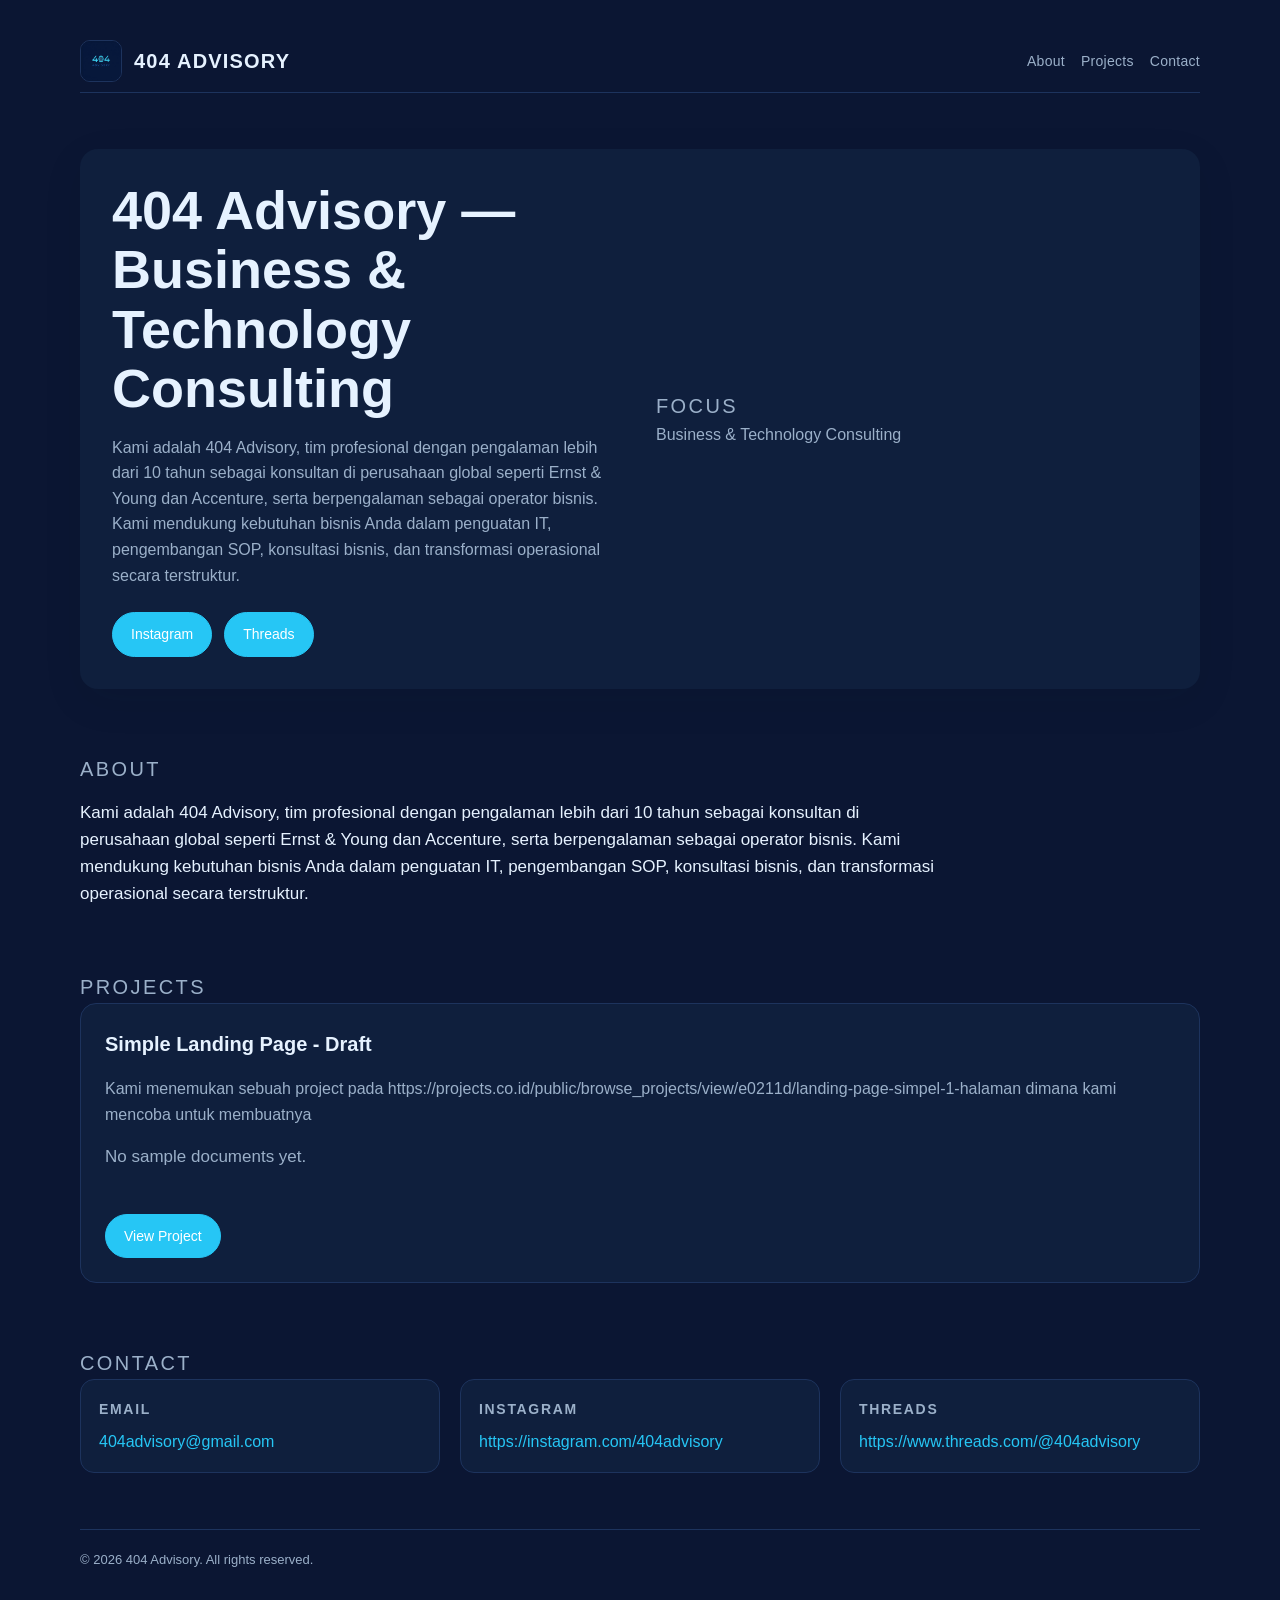
==== index.html @ 0bdcb89f "Initial landing page" ====
﻿<!doctype html>
<html lang="en">
<head>
  <meta charset="utf-8" />
  <meta name="viewport" content="width=device-width, initial-scale=1" />
  <title>Advisory Landing</title>
  <link rel="stylesheet" href="styles.css" />
  <link id="favicon" rel="icon" href="" />
</head>
<body>
  <div class="page">
    <header class="header">
      <div class="brand">
        <img class="brand-logo" id="brandLogo" alt="" />
        <span id="brandName"></span>
      </div>
      <nav class="nav" id="brandNav"></nav>
    </header>

    <main>
      <section class="hero" id="hero"></section>

      <section class="about" id="about"></section>

      <section class="projects" id="projects"></section>

      <section class="contact" id="contact"></section>
    </main>

    <footer class="footer" id="footer"></footer>
  </div>

  <script src="config.js"></script>
  <script src="main.js"></script>
</body>
</html>
---- styles.css ----
﻿:root {
  --bg: #f7f6f2;
  --text: #1e2422;
  --muted: #5a6762;
  --card: #ffffff;
  --border: #d6d9d3;
  --accent: #0f3b2d;
  --accent-2: #1f5a45;
  --shadow: 0 12px 40px rgba(17, 23, 22, 0.08);
  --radius: 18px;
  --max: 1120px;
  --base-font: 16px;
}

* {
  box-sizing: border-box;
  margin: 0;
  padding: 0;
}

body {
  font-family: "Neue Haas Grotesk Text", "Avenir Next", "Gill Sans", "Trebuchet MS", sans-serif;
  background: var(--bg);
  color: var(--text);
  line-height: 1.6;
  font-size: var(--base-font);
}

.page {
  min-height: 100vh;
  display: flex;
  flex-direction: column;
  gap: 56px;
  padding: 40px 24px 60px;
}

header.header {
  max-width: var(--max);
  margin: 0 auto;
  width: 100%;
  display: flex;
  justify-content: space-between;
  align-items: center;
  padding-bottom: 10px;
  border-bottom: 1px solid var(--border);
}

.brand {
  font-size: 20px;
  font-weight: 600;
  letter-spacing: 0.06em;
  text-transform: uppercase;
  display: flex;
  align-items: center;
  gap: 12px;
}

.brand-logo {
  width: 42px;
  height: 42px;
  object-fit: contain;
  border-radius: 10px;
  border: 1px solid var(--border);
}

.nav {
  display: flex;
  gap: 16px;
  font-size: 14px;
  color: var(--muted);
}

.nav a {
  color: var(--muted);
  text-decoration: none;
  letter-spacing: 0.02em;
}

.nav a:hover {
  color: var(--accent);
}

main {
  display: flex;
  flex-direction: column;
  gap: 64px;
}

section {
  max-width: var(--max);
  margin: 0 auto;
  width: 100%;
}

.hero {
  display: grid;
  grid-template-columns: repeat(auto-fit, minmax(280px, 1fr));
  gap: 32px;
  align-items: center;
  padding: 32px;
  background: var(--card);
  border-radius: var(--radius);
  box-shadow: var(--shadow);
}

.hero h1 {
  font-size: clamp(32px, 5vw, 54px);
  line-height: 1.1;
  font-weight: 600;
  margin-bottom: 16px;
}

.hero p {
  color: var(--muted);
  font-size: 16px;
  max-width: 560px;
}

.hero .cta {
  margin-top: 24px;
  display: flex;
  gap: 12px;
  flex-wrap: wrap;
}

.btn {
  display: inline-flex;
  align-items: center;
  gap: 8px;
  padding: 10px 18px;
  border-radius: 999px;
  border: 1px solid var(--accent);
  background: var(--accent);
  color: #fff;
  font-size: 14px;
  text-decoration: none;
  transition: transform 0.2s ease, box-shadow 0.2s ease, background 0.2s ease;
}

.btn.secondary {
  background: transparent;
  color: var(--accent);
}

.btn:hover {
  transform: translateY(-2px);
  box-shadow: 0 10px 20px rgba(15, 59, 45, 0.18);
  background: var(--accent-2);
  color: #fff;
}

.btn.secondary:hover {
  background: var(--accent);
}

.about {
  display: grid;
  gap: 14px;
}

.section-title {
  font-size: 20px;
  text-transform: uppercase;
  letter-spacing: 0.12em;
  color: var(--muted);
}

.section-body {
  font-size: 17px;
  max-width: 860px;
}

.projects-grid {
  display: grid;
  grid-template-columns: repeat(auto-fit, minmax(260px, 1fr));
  gap: 24px;
}

.project-card {
  background: var(--card);
  border-radius: 16px;
  padding: 24px;
  border: 1px solid var(--border);
  display: flex;
  flex-direction: column;
  gap: 16px;
  min-height: 280px;
}

.project-card h3 {
  font-size: 20px;
}

.project-card p {
  color: var(--muted);
}

.project-docs {
  list-style: none;
  display: grid;
  gap: 8px;
  font-size: 14px;
}

.project-docs a {
  color: var(--accent);
  text-decoration: none;
}

.project-docs a:hover {
  text-decoration: underline;
}

.project-actions {
  margin-top: auto;
  display: flex;
  flex-wrap: wrap;
  gap: 10px;
}

.contact-grid {
  display: grid;
  grid-template-columns: repeat(auto-fit, minmax(200px, 1fr));
  gap: 20px;
}

.contact-card {
  border: 1px solid var(--border);
  border-radius: 14px;
  padding: 18px;
  background: var(--card);
}

.contact-card h4 {
  font-size: 14px;
  text-transform: uppercase;
  letter-spacing: 0.12em;
  color: var(--muted);
  margin-bottom: 8px;
}

.contact-card a {
  color: var(--accent);
  text-decoration: none;
}

.footer {
  max-width: var(--max);
  margin: 0 auto;
  width: 100%;
  border-top: 1px solid var(--border);
  padding-top: 20px;
  color: var(--muted);
  font-size: 13px;
}

@media (max-width: 720px) {
  .page {
    padding: 28px 18px 40px;
  }

  header.header {
    flex-direction: column;
    align-items: flex-start;
    gap: 12px;
  }
}
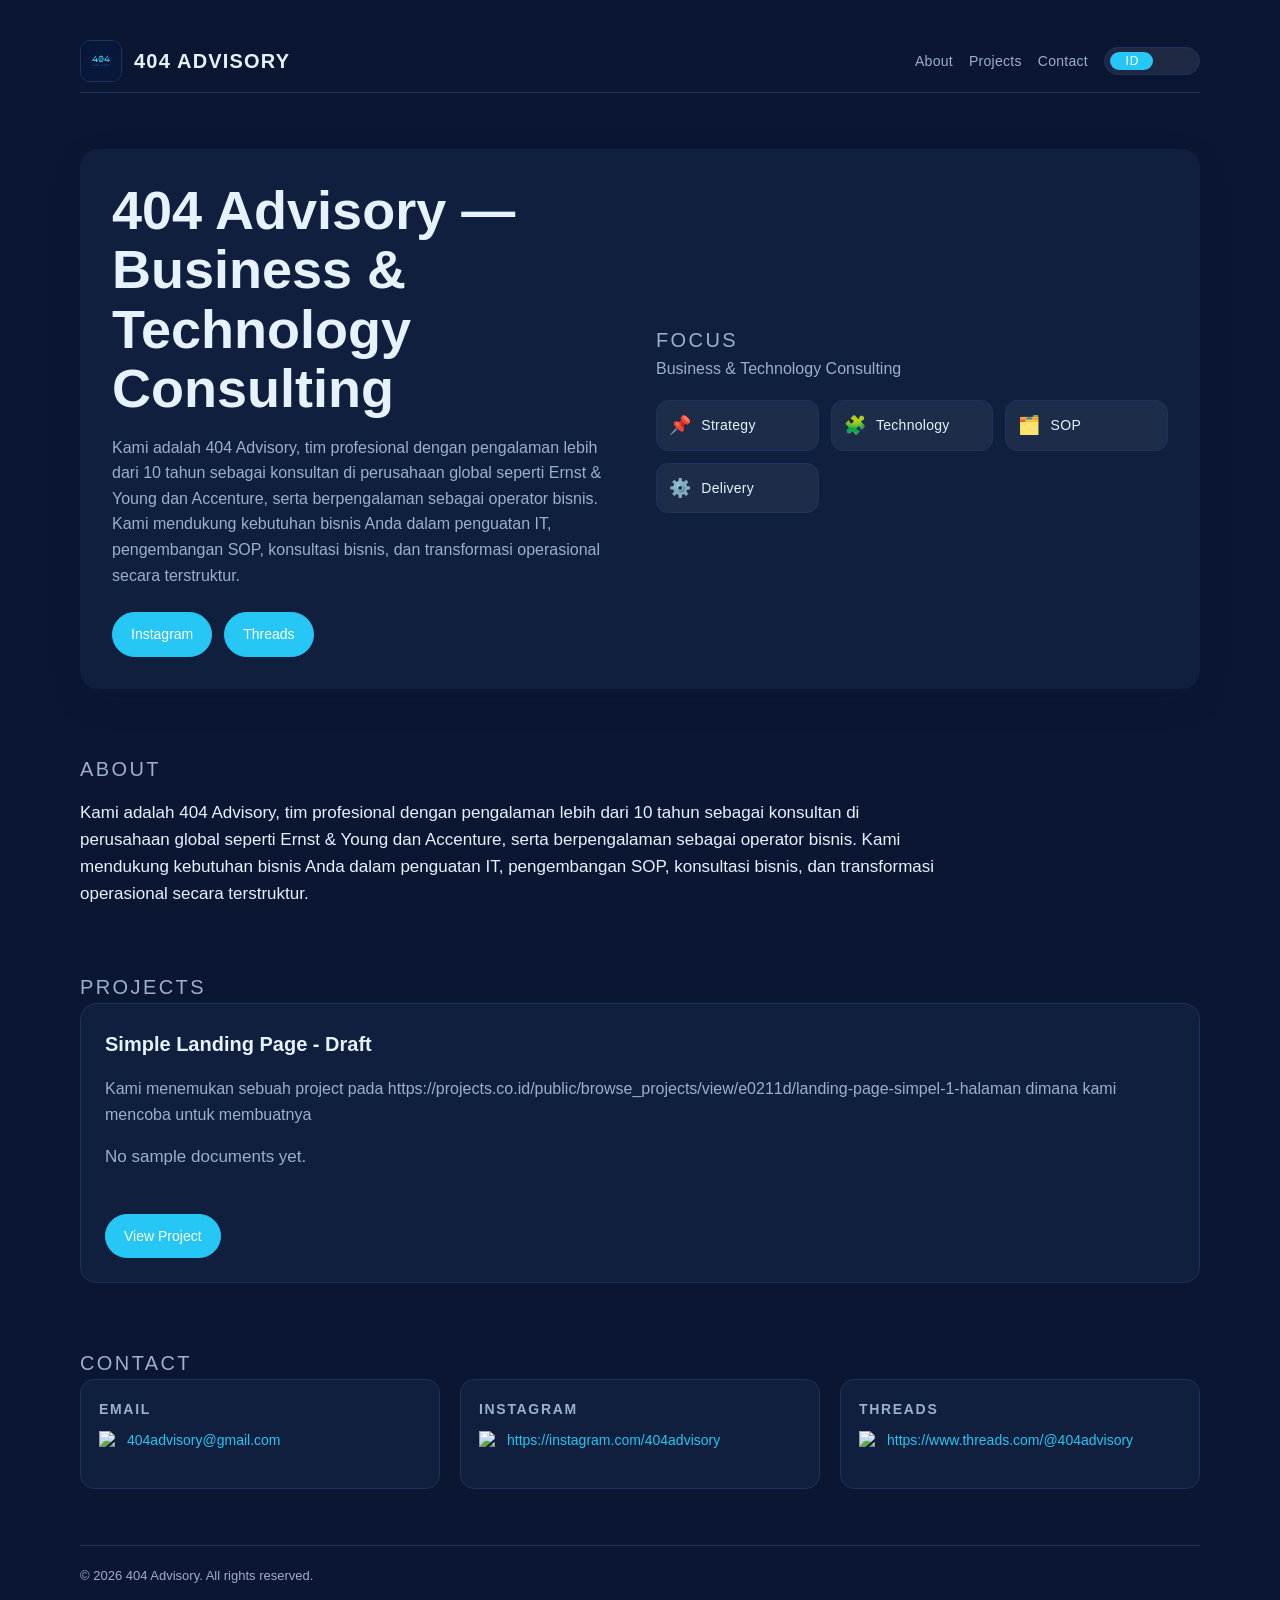
==== commit bb67c648: "Replace language toggle with slider" ====
--- a/index.html
+++ b/index.html
@@ -14,7 +14,16 @@
         <img class="brand-logo" id="brandLogo" alt="" />
         <span id="brandName"></span>
       </div>
-      <nav class="nav" id="brandNav"></nav>
+      <div class="header-actions">
+        <nav class="nav" id="brandNav"></nav>
+        <div class="lang-switch" id="langSwitch">
+          <button class="lang-pill" type="button" aria-label="Toggle language">
+            <span class="lang-option" data-lang="id">ID</span>
+            <span class="lang-option" data-lang="en">EN</span>
+            <span class="lang-thumb" aria-hidden="true"></span>
+          </button>
+        </div>
+      </div>
     </header>
 
     <main>
--- a/styles.css
+++ b/styles.css
@@ -18,6 +18,12 @@
   padding: 0;
 }
 
+html,
+body {
+  width: 100%;
+  overflow-x: hidden;
+}
+
 body {
   font-family: "Neue Haas Grotesk Text", "Avenir Next", "Gill Sans", "Trebuchet MS", sans-serif;
   background: var(--bg);
@@ -32,6 +38,7 @@
   flex-direction: column;
   gap: 56px;
   padding: 40px 24px 60px;
+  width: 100%;
 }
 
 header.header {
@@ -43,6 +50,15 @@
   align-items: center;
   padding-bottom: 10px;
   border-bottom: 1px solid var(--border);
+  gap: 16px;
+  flex-wrap: wrap;
+}
+
+.header-actions {
+  display: flex;
+  align-items: center;
+  gap: 16px;
+  flex-wrap: wrap;
 }
 
 .brand {
@@ -80,6 +96,64 @@
   color: var(--accent);
 }
 
+.lang-switch {
+  display: flex;
+  align-items: center;
+  gap: 6px;
+  max-width: 100%;
+}
+
+.lang-pill {
+  position: relative;
+  border: 1px solid var(--border);
+  background: rgba(255, 255, 255, 0.08);
+  border-radius: 999px;
+  padding: 6px 10px;
+  display: grid;
+  grid-template-columns: repeat(2, 1fr);
+  align-items: center;
+  gap: 4px;
+  min-width: 96px;
+  cursor: pointer;
+}
+
+.lang-option {
+  font-size: 12px;
+  letter-spacing: 0.08em;
+  text-transform: uppercase;
+  color: var(--muted);
+  text-align: center;
+  z-index: 1;
+}
+
+.lang-thumb {
+  position: absolute;
+  top: 4px;
+  bottom: 4px;
+  width: calc(50% - 4px);
+  left: 5px;
+  border-radius: 999px;
+  background: var(--accent);
+  transition: transform 0.2s ease;
+}
+
+body[data-lang="en"] .lang-thumb {
+  transform: translateX(100%);
+}
+
+body[data-lang="id"] .lang-option[data-lang="id"],
+body[data-lang="en"] .lang-option[data-lang="en"] {
+  color: #fff;
+}
+
+body[data-lang="id"] [data-lang="en"] {
+  display: none;
+}
+
+body[data-lang="en"] [data-lang="id"] {
+  display: none;
+}
+
 main {
   display: flex;
   flex-direction: column;
@@ -170,10 +244,35 @@
   max-width: 860px;
 }
 
+.focus-grid {
+  display: grid;
+  grid-template-columns: repeat(auto-fit, minmax(140px, 1fr));
+  gap: 12px;
+  margin-top: 18px;
+}
+
+.focus-item {
+  display: flex;
+  align-items: center;
+  gap: 10px;
+  padding: 10px 12px;
+  border-radius: 12px;
+  background: rgba(255, 255, 255, 0.06);
+  border: 1px solid var(--border);
+  color: var(--text);
+  font-size: 14px;
+  letter-spacing: 0.02em;
+}
+
+.focus-icon {
+  font-size: 18px;
+}
+
 .projects-grid {
   display: grid;
   grid-template-columns: repeat(auto-fit, minmax(260px, 1fr));
   gap: 24px;
+  width: 100%;
 }
 
 .project-card {
@@ -185,14 +284,25 @@
   flex-direction: column;
   gap: 16px;
   min-height: 280px;
+  min-width: 0;
 }
 
 .project-card h3 {
   font-size: 20px;
+  word-break: break-word;
+}
+
+.project-title-en {
+  font-size: 13px;
+  color: var(--muted);
+  letter-spacing: 0.04em;
+  text-transform: uppercase;
 }
 
 .project-card p {
   color: var(--muted);
+  overflow-wrap: anywhere;
+  word-break: break-word;
 }
 
 .project-docs {
@@ -239,6 +349,32 @@
   margin-bottom: 8px;
 }
 
+.contact-link {
+  display: inline-flex;
+  align-items: center;
+  gap: 10px;
+  color: var(--accent);
+  text-decoration: none;
+  font-size: 14px;
+  word-break: break-word;
+  max-width: 100%;
+}
+
+.contact-link:hover {
+  text-decoration: underline;
+}
+
+.contact-logo {
+  width: 18px;
+  height: 18px;
+  display: inline-block;
+}
+
+img {
+  max-width: 100%;
+  height: auto;
+}
+
 .contact-card a {
   color: var(--accent);
   text-decoration: none;
@@ -260,8 +396,66 @@
   }
 
   header.header {
-    flex-direction: column;
     align-items: flex-start;
-    gap: 12px;
-  }
-}
+    gap: 10px;
+  }
+
+  .brand {
+    font-size: 18px;
+  }
+
+  .brand-logo {
+    width: 36px;
+    height: 36px;
+  }
+
+  .nav {
+    flex-wrap: wrap;
+    gap: 10px;
+  }
+
+  .header-actions {
+    width: 100%;
+    justify-content: space-between;
+  }
+
+  .lang-switch {
+    width: 100%;
+    justify-content: space-between;
+  }
+
+  .hero {
+    padding: 22px;
+    gap: 20px;
+  }
+
+  .hero h1 {
+    font-size: clamp(28px, 8vw, 42px);
+  }
+
+  .hero p {
+    font-size: 15px;
+  }
+
+  .section-title {
+    font-size: 16px;
+  }
+
+  .section-body {
+    font-size: 15px;
+  }
+
+  .projects-grid,
+  .contact-grid {
+    grid-template-columns: 1fr;
+  }
+
+  .project-card {
+    min-height: auto;
+  }
+
+  .btn {
+    width: 100%;
+    justify-content: center;
+  }
+}
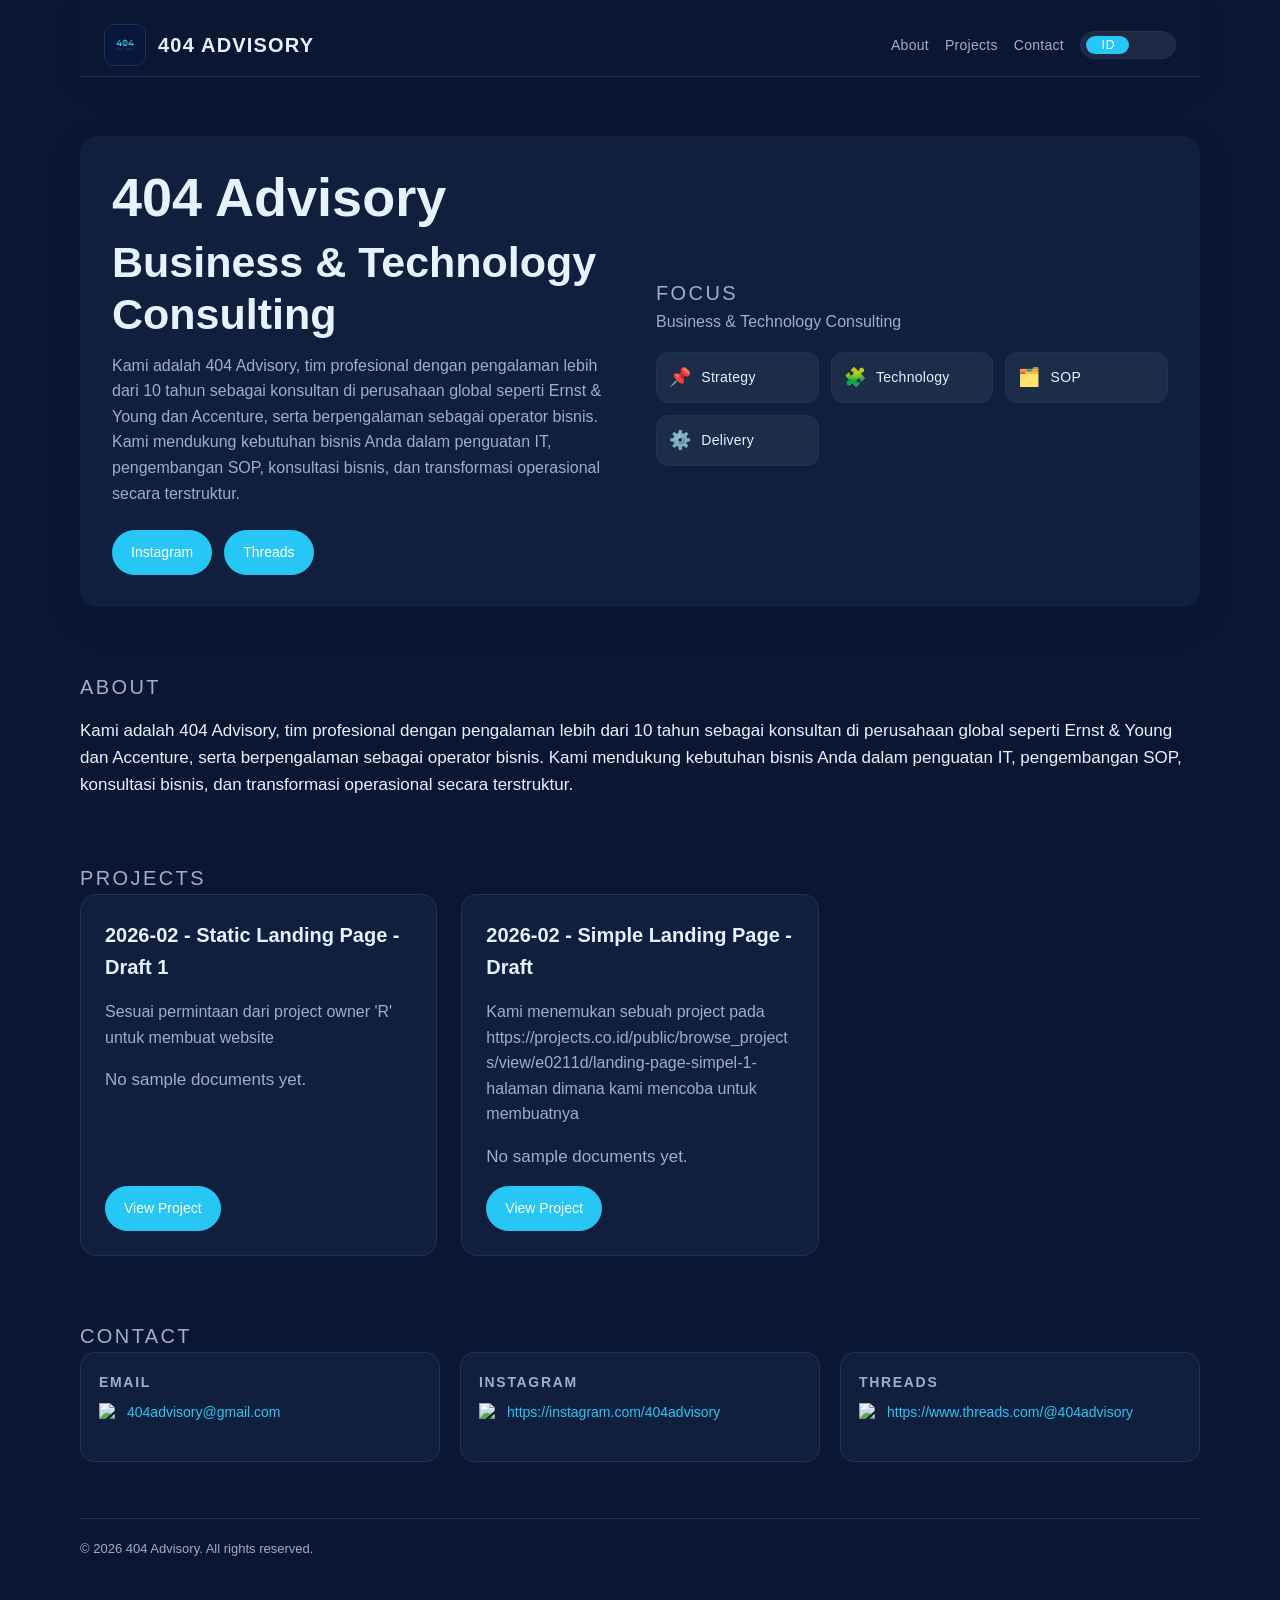
==== commit 5cb4df0a: "Update landing page layout and config" ====
--- a/index.html
+++ b/index.html
@@ -15,6 +15,10 @@
         <span id="brandName"></span>
       </div>
       <div class="header-actions">
+        <button class="menu-toggle" id="menuToggle" type="button" aria-expanded="false" aria-controls="brandNav">
+          <span class="menu-toggle-label">Menu</span>
+          <span class="menu-toggle-bars" aria-hidden="true"></span>
+        </button>
         <nav class="nav" id="brandNav"></nav>
         <div class="lang-switch" id="langSwitch">
           <button class="lang-pill" type="button" aria-label="Toggle language">
--- a/styles.css
+++ b/styles.css
@@ -10,6 +10,7 @@
   --radius: 18px;
   --max: 1120px;
   --base-font: 16px;
+  --header-height: 96px;
 }
 
 * {
@@ -37,13 +38,11 @@
   display: flex;
   flex-direction: column;
   gap: 56px;
-  padding: 40px 24px 60px;
+  padding: calc(40px + var(--header-height)) 24px 60px;
   width: 100%;
 }
 
 header.header {
-  max-width: var(--max);
-  margin: 0 auto;
   width: 100%;
   display: flex;
   justify-content: space-between;
@@ -52,6 +51,18 @@
   border-bottom: 1px solid var(--border);
   gap: 16px;
   flex-wrap: wrap;
+  position: fixed;
+  top: 0;
+  left: 0;
+  right: 0;
+  z-index: 10;
+  background: var(--bg);
+  max-width: var(--max);
+  margin: 0 auto;
+  padding-top: 24px;
+  padding-left: 24px;
+  padding-right: 24px;
+  box-shadow: 0 10px 24px rgba(17, 23, 22, 0.08);
 }
 
 .header-actions {
@@ -101,6 +112,47 @@
   align-items: center;
   gap: 6px;
   max-width: 100%;
+}
+
+.menu-toggle {
+  display: none;
+  align-items: center;
+  gap: 8px;
+  padding: 8px 12px;
+  border-radius: 999px;
+  border: 1px solid var(--border);
+  background: transparent;
+  color: var(--text);
+  font-size: 13px;
+  text-transform: uppercase;
+  letter-spacing: 0.08em;
+  cursor: pointer;
+}
+
+.menu-toggle-bars {
+  width: 18px;
+  height: 2px;
+  background: var(--text);
+  position: relative;
+  display: inline-block;
+}
+
+.menu-toggle-bars::before,
+.menu-toggle-bars::after {
+  content: "";
+  position: absolute;
+  left: 0;
+  width: 18px;
+  height: 2px;
+  background: var(--text);
+}
+
+.menu-toggle-bars::before {
+  top: -6px;
+}
+
+.menu-toggle-bars::after {
+  top: 6px;
 }
 
 .lang-pill {
@@ -164,6 +216,7 @@
   max-width: var(--max);
   margin: 0 auto;
   width: 100%;
+  scroll-margin-top: calc(var(--header-height) + 24px);
 }
 
 .hero {
@@ -182,6 +235,15 @@
   line-height: 1.1;
   font-weight: 600;
   margin-bottom: 16px;
+}
+
+.hero-tagline {
+  font-size: clamp(26px, 4vw, 43px);
+  line-height: 1.2;
+  font-weight: 600;
+  color: var(--text);
+  margin-top: -6px;
+  margin-bottom: 12px;
 }
 
 .hero p {
@@ -241,7 +303,7 @@
 
 .section-body {
   font-size: 17px;
-  max-width: 860px;
+  max-width: 100%;
 }
 
 .focus-grid {
@@ -270,7 +332,7 @@
 
 .projects-grid {
   display: grid;
-  grid-template-columns: repeat(auto-fit, minmax(260px, 1fr));
+  grid-template-columns: repeat(3, minmax(0, 1fr));
   gap: 24px;
   width: 100%;
 }
@@ -293,10 +355,10 @@
 }
 
 .project-title-en {
-  font-size: 13px;
-  color: var(--muted);
-  letter-spacing: 0.04em;
-  text-transform: uppercase;
+  font-size: 20px;
+  color: var(--text);
+  letter-spacing: normal;
+  text-transform: none;
 }
 
 .project-card p {
@@ -304,6 +366,7 @@
   overflow-wrap: anywhere;
   word-break: break-word;
 }
+
 
 .project-docs {
   list-style: none;
@@ -391,13 +454,20 @@
 }
 
 @media (max-width: 720px) {
+  :root {
+    --header-height: 128px;
+  }
+
   .page {
-    padding: 28px 18px 40px;
+    padding: calc(28px + var(--header-height)) 18px 40px;
   }
 
   header.header {
     align-items: flex-start;
     gap: 10px;
+    padding-top: 18px;
+    padding-left: 18px;
+    padding-right: 18px;
   }
 
   .brand {
@@ -410,18 +480,40 @@
   }
 
   .nav {
-    flex-wrap: wrap;
-    gap: 10px;
+    display: none;
+    width: 100%;
+    flex-direction: column;
+    gap: 12px;
+    padding: 10px 0 4px;
   }
 
   .header-actions {
     width: 100%;
-    justify-content: space-between;
+    display: flex;
+    align-items: center;
+    position: relative;
+    padding-top: 4px;
   }
 
   .lang-switch {
+    position: absolute;
+    top: 0;
+    right: 0;
+  }
+
+  .menu-toggle {
+    display: inline-flex;
+    margin-right: auto;
+  }
+
+  body[data-menu-open="true"] .nav {
+    display: flex;
+  }
+
+  .nav {
     width: 100%;
-    justify-content: space-between;
+    margin-top: 6px;
+    padding-top: 0;
   }
 
   .hero {
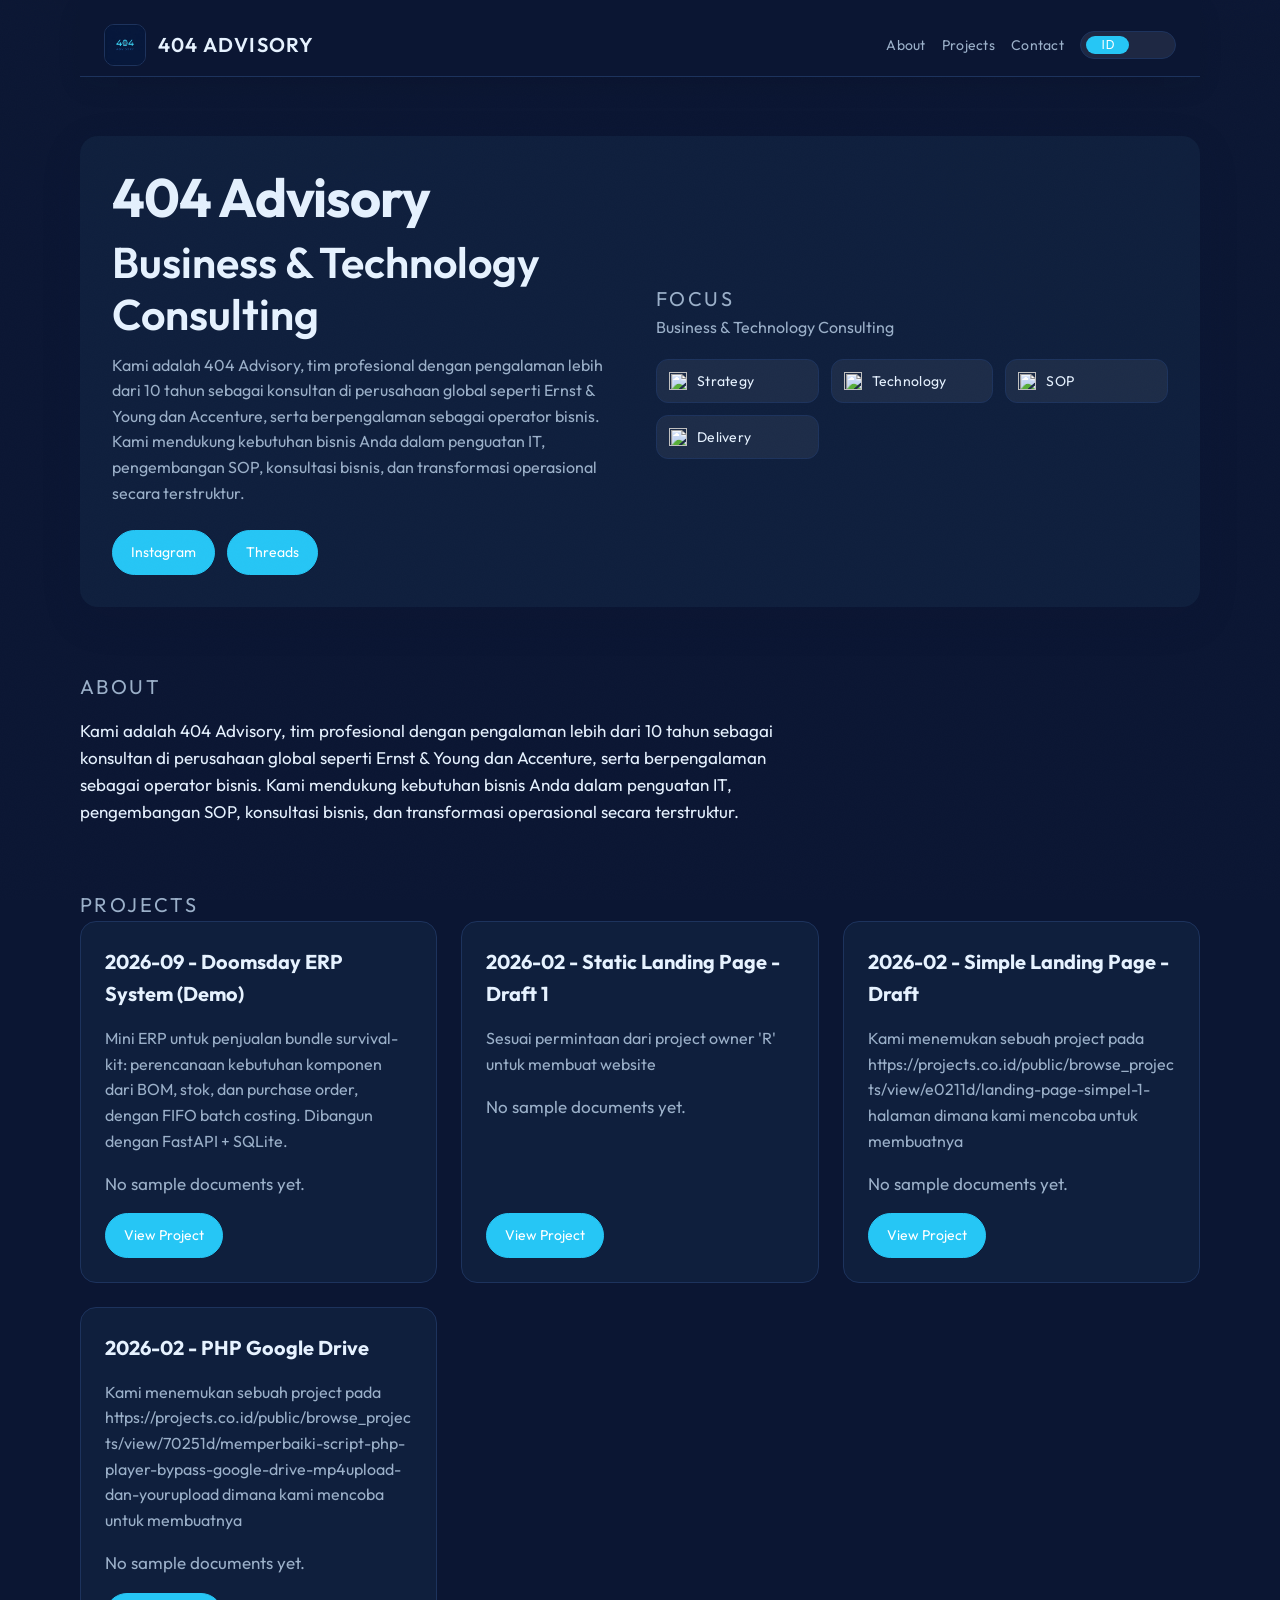
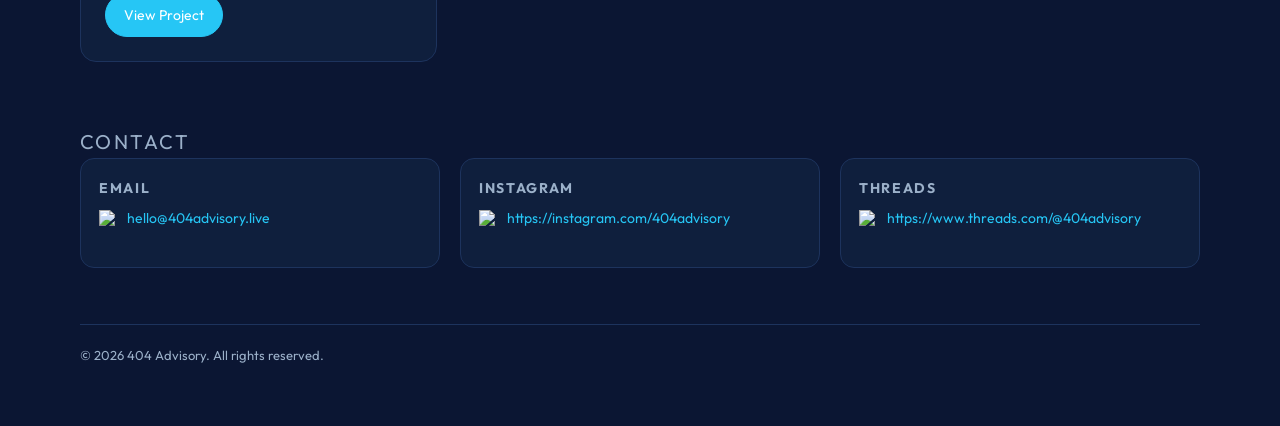
==== commit cbb3279d: "Redesign landing page and add ERP demo card Font swap to Outfit/JetBrains Mono, tinted shadows react" ====
--- a/index.html
+++ b/index.html
@@ -4,10 +4,19 @@
   <meta charset="utf-8" />
   <meta name="viewport" content="width=device-width, initial-scale=1" />
   <title>Advisory Landing</title>
+  <meta name="description" content="404 Advisory - business and technology consulting: IT strengthening, SOP development, business consulting, and structured operational transformation." />
+  <meta property="og:title" content="404 Advisory" />
+  <meta property="og:description" content="Business and technology consulting: IT strengthening, SOP development, and structured operational transformation." />
+  <meta property="og:type" content="website" />
+  <meta property="og:image" content="assets/404-logo.png" />
+  <link rel="preconnect" href="https://fonts.googleapis.com" />
+  <link rel="preconnect" href="https://fonts.gstatic.com" crossorigin />
+  <link href="https://fonts.googleapis.com/css2?family=Outfit:wght@400;500;600;700&family=JetBrains+Mono:wght@400;500&display=swap" rel="stylesheet" />
   <link rel="stylesheet" href="styles.css" />
   <link id="favicon" rel="icon" href="" />
 </head>
 <body>
+  <a class="skip-link" href="#main">Skip to content</a>
   <div class="page">
     <header class="header">
       <div class="brand">
@@ -30,7 +39,7 @@
       </div>
     </header>
 
-    <main>
+    <main id="main">
       <section class="hero" id="hero"></section>
 
       <section class="about" id="about"></section>
--- a/styles.css
+++ b/styles.css
@@ -6,7 +6,8 @@
   --border: #d6d9d3;
   --accent: #0f3b2d;
   --accent-2: #1f5a45;
-  --shadow: 0 12px 40px rgba(17, 23, 22, 0.08);
+  --shadow-rgb: 17, 23, 22;
+  --shadow: 0 12px 40px rgba(var(--shadow-rgb), 0.14);
   --radius: 18px;
   --max: 1120px;
   --base-font: 16px;
@@ -19,6 +20,10 @@
   padding: 0;
 }
 
+html {
+  scroll-behavior: smooth;
+}
+
 html,
 body {
   width: 100%;
@@ -26,11 +31,49 @@
 }
 
 body {
-  font-family: "Neue Haas Grotesk Text", "Avenir Next", "Gill Sans", "Trebuchet MS", sans-serif;
+  font-family: "Outfit", "Avenir Next", "Gill Sans", "Trebuchet MS", sans-serif;
   background: var(--bg);
   color: var(--text);
   line-height: 1.6;
   font-size: var(--base-font);
+  position: relative;
+}
+
+body::before {
+  content: "";
+  position: fixed;
+  inset: 0;
+  pointer-events: none;
+  z-index: 0;
+  opacity: 0.5;
+  background-image:
+    radial-gradient(ellipse 900px 600px at 12% -10%, rgba(var(--shadow-rgb), 0.10), transparent 60%),
+    radial-gradient(ellipse 800px 500px at 100% 20%, rgba(var(--shadow-rgb), 0.06), transparent 60%),
+    url("data:image/svg+xml;utf8,<svg xmlns='http://www.w3.org/2000/svg' width='120' height='120'><filter id='n'><feTurbulence type='fractalNoise' baseFrequency='0.85' numOctaves='2' stitchTiles='stitch'/></filter><rect width='100%25' height='100%25' filter='url(%23n)' opacity='0.035'/></svg>");
+}
+
+.skip-link {
+  position: absolute;
+  top: -48px;
+  left: 12px;
+  z-index: 100;
+  background: var(--accent);
+  color: #fff;
+  padding: 10px 16px;
+  border-radius: 8px;
+  text-decoration: none;
+  font-size: 14px;
+  transition: top 0.2s ease;
+}
+
+.skip-link:focus {
+  top: 12px;
+}
+
+:focus-visible {
+  outline: 2px solid var(--accent-2);
+  outline-offset: 3px;
+  border-radius: 4px;
 }
 
 .page {
@@ -233,7 +276,9 @@
 .hero h1 {
   font-size: clamp(32px, 5vw, 54px);
   line-height: 1.1;
-  font-weight: 600;
+  font-weight: 700;
+  letter-spacing: -0.02em;
+  text-wrap: balance;
   margin-bottom: 16px;
 }
 
@@ -285,6 +330,10 @@
   color: #fff;
 }
 
+.btn:active {
+  transform: translateY(0) scale(0.97);
+}
+
 .btn.secondary:hover {
   background: var(--accent);
 }
@@ -292,6 +341,10 @@
 .about {
   display: grid;
   gap: 14px;
+}
+
+.about .section-body {
+  max-width: 68ch;
 }
 
 .section-title {
@@ -327,12 +380,14 @@
 }
 
 .focus-icon {
-  font-size: 18px;
+  width: 18px;
+  height: 18px;
+  flex-shrink: 0;
 }
 
 .projects-grid {
   display: grid;
-  grid-template-columns: repeat(3, minmax(0, 1fr));
+  grid-template-columns: repeat(auto-fit, minmax(300px, 1fr));
   gap: 24px;
   width: 100%;
 }
@@ -345,8 +400,14 @@
   display: flex;
   flex-direction: column;
   gap: 16px;
-  min-height: 280px;
   min-width: 0;
+  transition: transform 0.2s ease, box-shadow 0.2s ease, border-color 0.2s ease;
+}
+
+.project-card:hover {
+  transform: translateY(-4px);
+  border-color: var(--accent);
+  box-shadow: var(--shadow);
 }
 
 .project-card h3 {
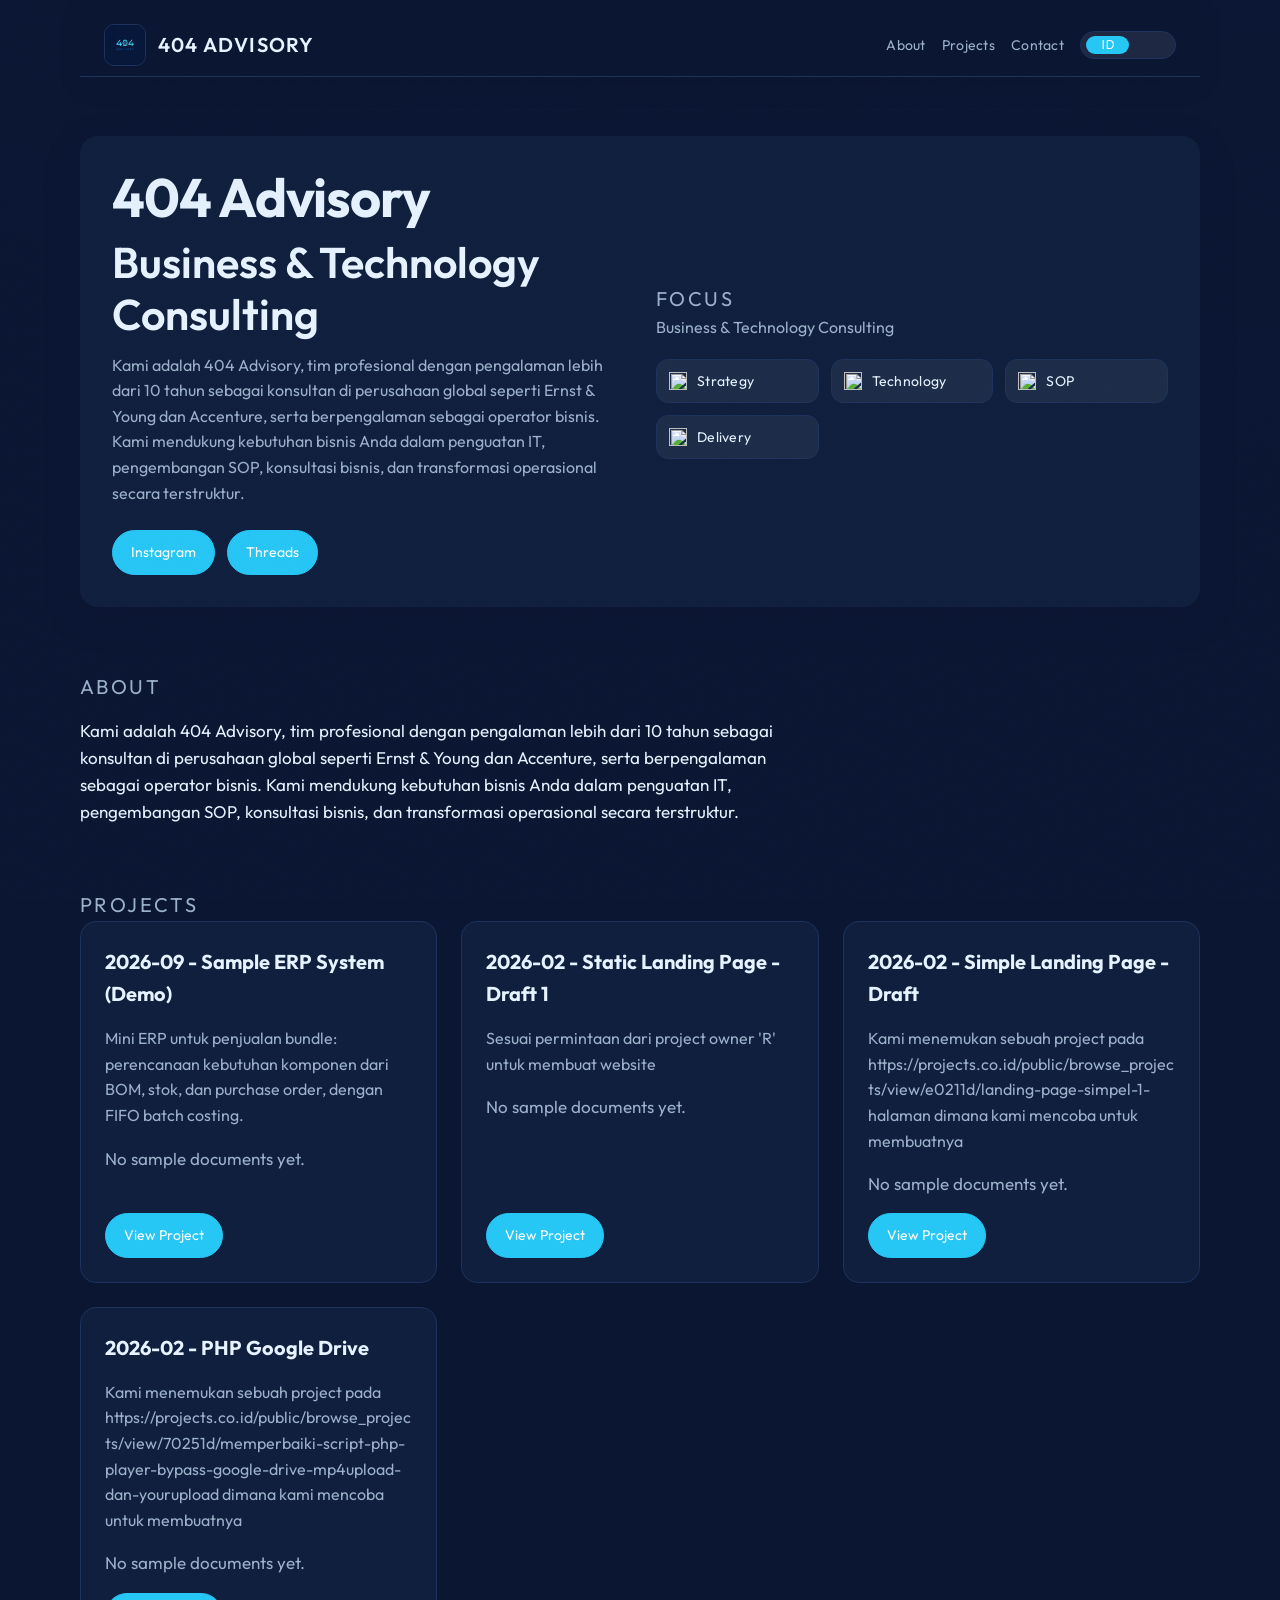
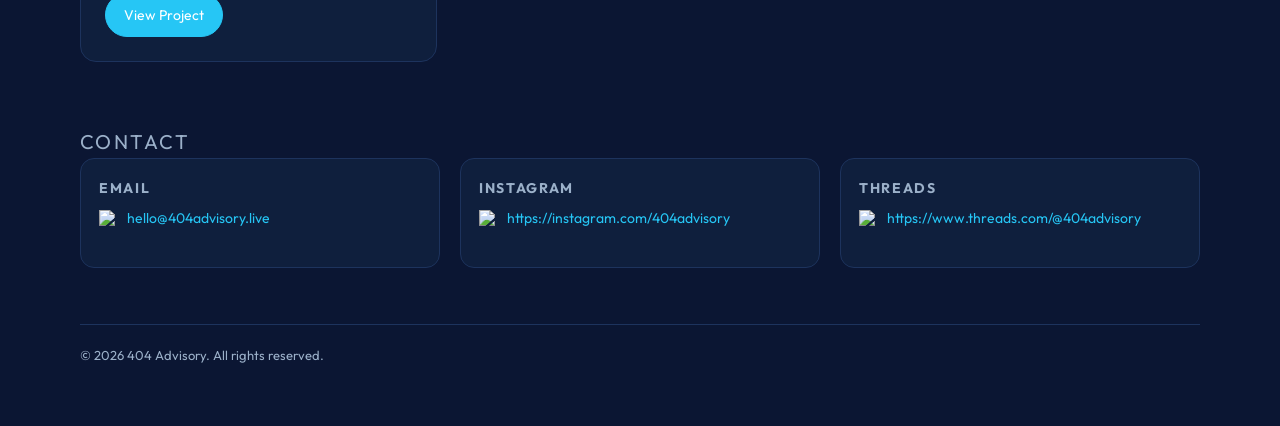
==== commit c9d77f38: "Add anonymous visitor tracking (pageview + click events)" ====
--- a/index.html
+++ b/index.html
@@ -4,11 +4,41 @@
   <meta charset="utf-8" />
   <meta name="viewport" content="width=device-width, initial-scale=1" />
   <title>Advisory Landing</title>
+  <!-- Google tag (gtag.js) -->
+  <script async src="https://www.googletagmanager.com/gtag/js?id=G-3FBTWXL6FR"></script>
+  <script>
+    window.dataLayer = window.dataLayer || [];
+    function gtag(){dataLayer.push(arguments);}
+    gtag('js', new Date());
+
+    gtag('config', 'G-3FBTWXL6FR');
+  </script>
   <meta name="description" content="404 Advisory - business and technology consulting: IT strengthening, SOP development, business consulting, and structured operational transformation." />
+  <link rel="canonical" href="https://404advisory.live/" />
   <meta property="og:title" content="404 Advisory" />
   <meta property="og:description" content="Business and technology consulting: IT strengthening, SOP development, and structured operational transformation." />
   <meta property="og:type" content="website" />
-  <meta property="og:image" content="assets/404-logo.png" />
+  <meta property="og:url" content="https://404advisory.live/" />
+  <meta property="og:image" content="https://404advisory.live/assets/404-logo.png" />
+  <meta name="twitter:card" content="summary" />
+  <meta name="twitter:title" content="404 Advisory" />
+  <meta name="twitter:description" content="Business and technology consulting: IT strengthening, SOP development, and structured operational transformation." />
+  <meta name="twitter:image" content="https://404advisory.live/assets/404-logo.png" />
+  <script type="application/ld+json">
+  {
+    "@context": "https://schema.org",
+    "@type": "ProfessionalService",
+    "name": "404 Advisory",
+    "url": "https://404advisory.live/",
+    "logo": "https://404advisory.live/assets/404-logo.png",
+    "description": "Business and technology consulting: IT strengthening, SOP development, business consulting, and structured operational transformation.",
+    "email": "hello@404advisory.live",
+    "sameAs": [
+      "https://instagram.com/404advisory",
+      "https://www.threads.com/@404advisory"
+    ]
+  }
+  </script>
   <link rel="preconnect" href="https://fonts.googleapis.com" />
   <link rel="preconnect" href="https://fonts.gstatic.com" crossorigin />
   <link href="https://fonts.googleapis.com/css2?family=Outfit:wght@400;500;600;700&family=JetBrains+Mono:wght@400;500&display=swap" rel="stylesheet" />
@@ -16,7 +46,6 @@
   <link id="favicon" rel="icon" href="" />
 </head>
 <body>
-  <a class="skip-link" href="#main">Skip to content</a>
   <div class="page">
     <header class="header">
       <div class="brand">
@@ -54,5 +83,6 @@
 
   <script src="config.js"></script>
   <script src="main.js"></script>
+  <script src="tracking.js"></script>
 </body>
 </html>
--- a/styles.css
+++ b/styles.css
@@ -50,24 +50,6 @@
     radial-gradient(ellipse 900px 600px at 12% -10%, rgba(var(--shadow-rgb), 0.10), transparent 60%),
     radial-gradient(ellipse 800px 500px at 100% 20%, rgba(var(--shadow-rgb), 0.06), transparent 60%),
     url("data:image/svg+xml;utf8,<svg xmlns='http://www.w3.org/2000/svg' width='120' height='120'><filter id='n'><feTurbulence type='fractalNoise' baseFrequency='0.85' numOctaves='2' stitchTiles='stitch'/></filter><rect width='100%25' height='100%25' filter='url(%23n)' opacity='0.035'/></svg>");
-}
-
-.skip-link {
-  position: absolute;
-  top: -48px;
-  left: 12px;
-  z-index: 100;
-  background: var(--accent);
-  color: #fff;
-  padding: 10px 16px;
-  border-radius: 8px;
-  text-decoration: none;
-  font-size: 14px;
-  transition: top 0.2s ease;
-}
-
-.skip-link:focus {
-  top: 12px;
 }
 
 :focus-visible {
